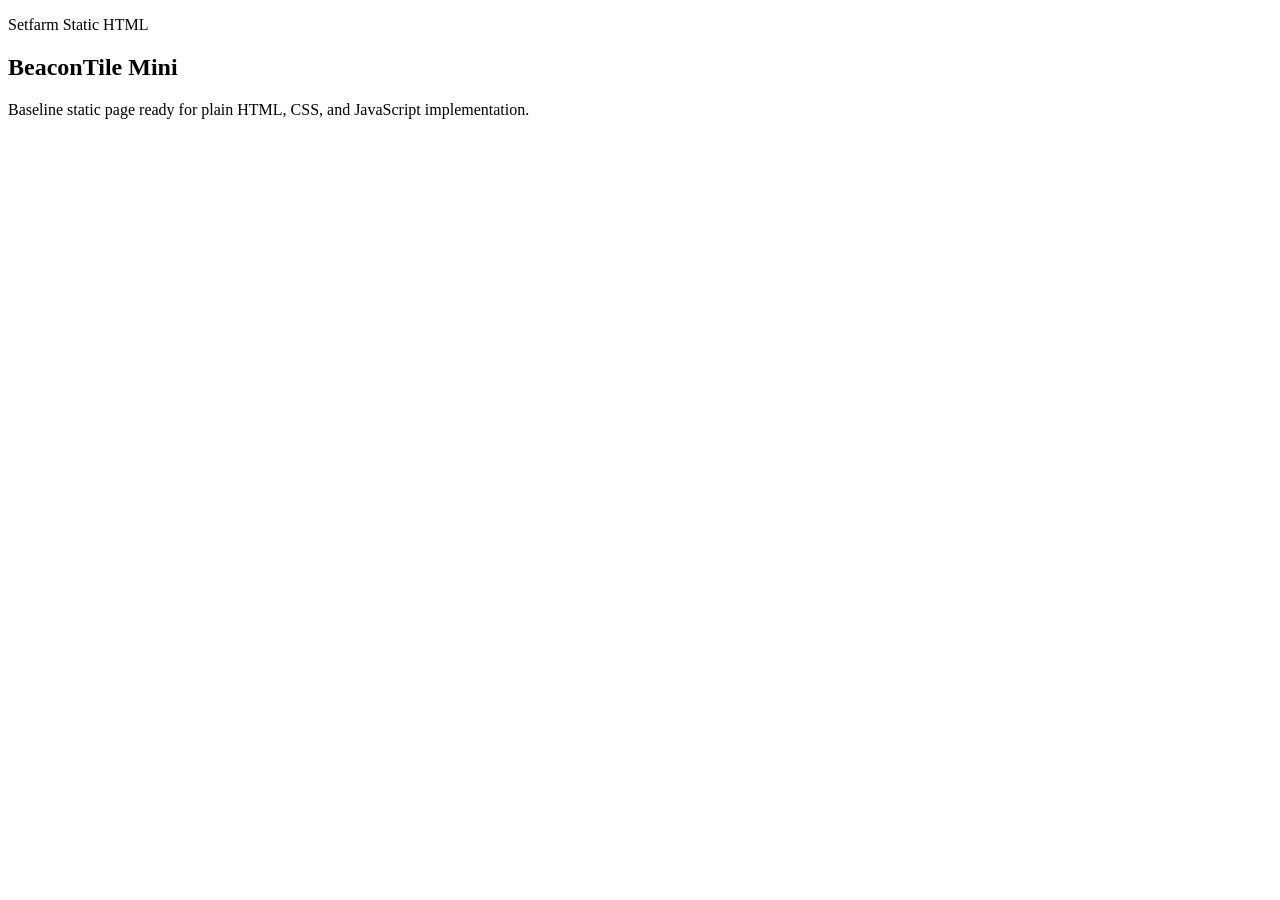
==== index.html @ 7e49585b "chore: scaffold static html app" ====
<!doctype html>
<html lang="en">
  <head>
    <meta charset="UTF-8" />
    <meta name="viewport" content="width=device-width, initial-scale=1.0" />
    <title>BeaconTile Mini</title>
    <link rel="stylesheet" href="assets/css/styles.css" />
  </head>
  <body>
    <main data-setfarm-root="baseline" data-testid="setfarm-app-root" class="app-shell">
      <section class="hero">
        <p class="eyebrow">Setfarm Static HTML</p>
        <h1>BeaconTile Mini</h1>
        <p class="summary">Baseline static page ready for plain HTML, CSS, and JavaScript implementation.</p>
      </section>
    </main>
    <script src="assets/js/app.js" defer></script>
    <script src="assets/js/test-bridge.js" defer></script>
  </body>
</html>
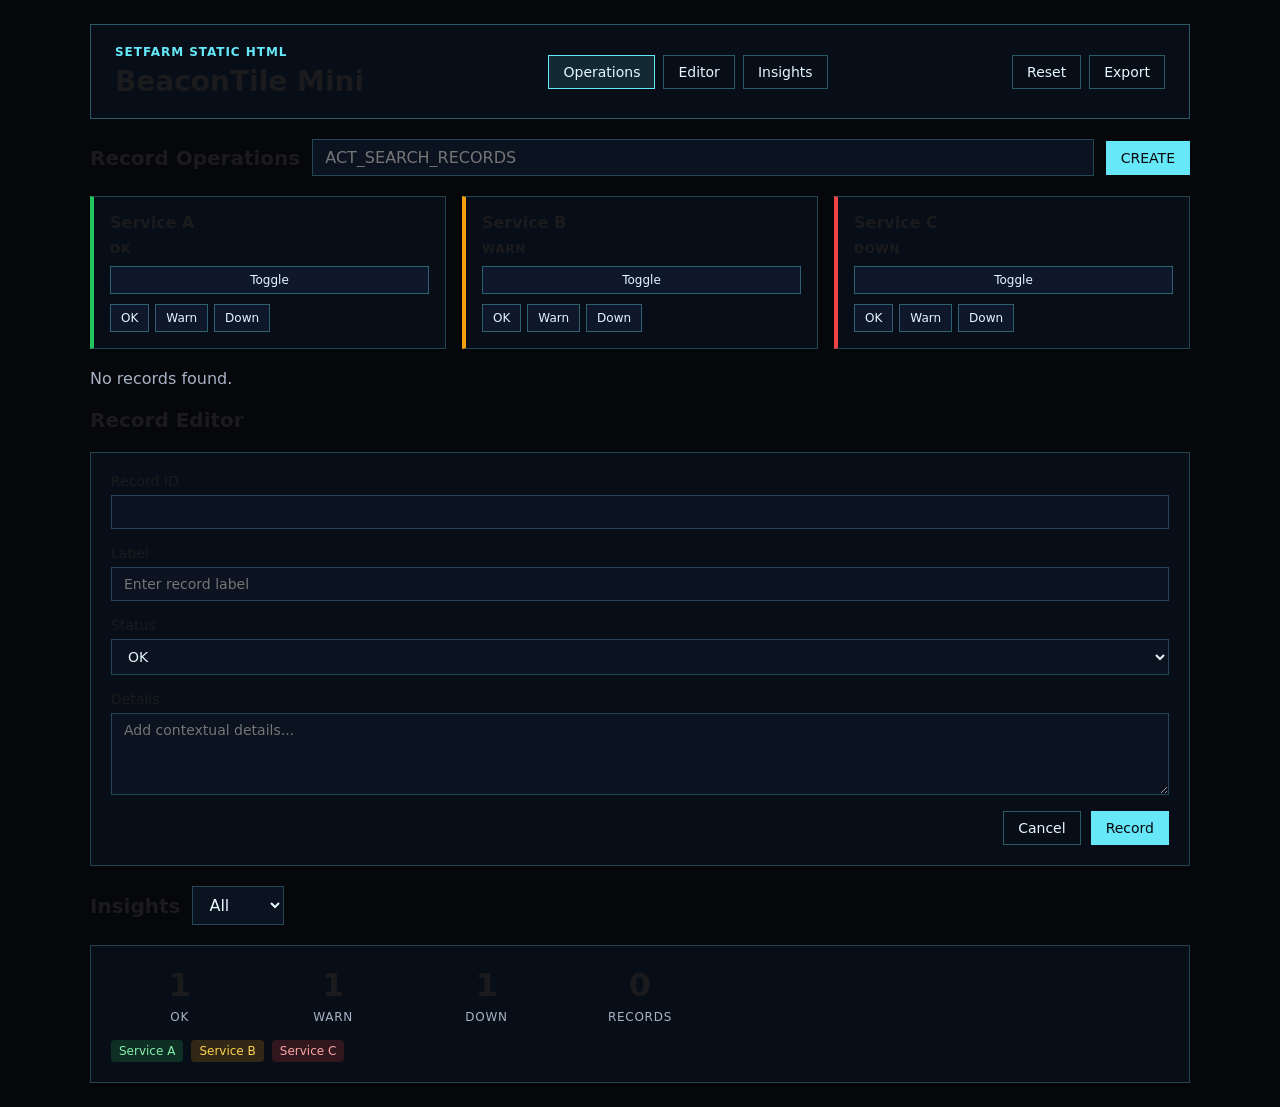
==== commit 6f5e228d: "feat: US-001 - BeaconTile Mini - app shell, state and persistence" ====
--- a/index.html
+++ b/index.html
@@ -8,13 +8,88 @@
   </head>
   <body>
     <main data-setfarm-root="baseline" data-testid="setfarm-app-root" class="app-shell">
-      <section class="hero">
-        <p class="eyebrow">Setfarm Static HTML</p>
-        <h1>BeaconTile Mini</h1>
-        <p class="summary">Baseline static page ready for plain HTML, CSS, and JavaScript implementation.</p>
+      <header class="app-header">
+        <div class="brand">
+          <span class="eyebrow">Setfarm Static HTML</span>
+          <h1>BeaconTile Mini</h1>
+        </div>
+        <nav class="app-nav" aria-label="Primary navigation">
+          <button type="button" class="nav-link" data-action-id="ACT_NAV_OPERATIONS">Operations</button>
+          <button type="button" class="nav-link" data-action-id="ACT_NAV_EDITOR">Editor</button>
+          <button type="button" class="nav-link" data-action-id="ACT_NAV_INSIGHTS">Insights</button>
+        </nav>
+        <div class="global-actions">
+          <button type="button" class="btn btn-secondary" data-action-id="ACT_RESET">Reset</button>
+          <button type="button" class="btn btn-secondary" data-action-id="ACT_EXPORT_SUMMARY">Export</button>
+        </div>
+      </header>
+
+      <section id="last-error" class="error-banner" hidden></section>
+
+      <section id="view-operations" class="view" hidden>
+        <div class="view-header">
+          <h2>Record Operations</h2>
+          <input
+            type="text"
+            class="search-input"
+            data-action-id="ACT_SEARCH_RECORDS"
+            placeholder="ACT_SEARCH_RECORDS"
+            aria-label="Search records"
+          />
+          <button type="button" class="btn btn-primary" data-action-id="ACT_CREATE_RECORD">CREATE</button>
+        </div>
+        <div id="tile-list" class="tile-list"></div>
+        <div id="record-list" class="record-list"></div>
+      </section>
+
+      <section id="view-editor" class="view" hidden>
+        <div class="view-header">
+          <h2>Record Editor</h2>
+        </div>
+        <form id="record-editor-form" class="editor-form">
+          <label>
+            Record ID
+            <input type="text" id="draft-id" required />
+          </label>
+          <label>
+            Label
+            <input type="text" id="draft-label" required placeholder="Enter record label" />
+          </label>
+          <label>
+            Status
+            <select id="draft-status">
+              <option value="ok">OK</option>
+              <option value="warn">Warn</option>
+              <option value="down">Down</option>
+            </select>
+          </label>
+          <label>
+            Details
+            <textarea id="draft-details" rows="4" placeholder="Add contextual details..."></textarea>
+          </label>
+          <div class="form-actions">
+            <button type="button" class="btn btn-secondary" data-action-id="ACT_CANCEL_EDIT">Cancel</button>
+            <button type="submit" class="btn btn-primary" data-action-id="ACT_SAVE_RECORD">Record</button>
+          </div>
+        </form>
+      </section>
+
+      <section id="view-insights" class="view" hidden>
+        <div class="view-header">
+          <h2>Insights</h2>
+          <select class="filter-select" data-action-id="ACT_FILTER_INSIGHTS" aria-label="Filter insights">
+            <option value="all">All</option>
+            <option value="ok">OK</option>
+            <option value="warn">Warn</option>
+            <option value="down">Down</option>
+          </select>
+        </div>
+        <div id="insights-metrics" class="insights-metrics"></div>
       </section>
     </main>
-    <script src="assets/js/app.js" defer></script>
+    <script src="assets/js/beacontile-mini.state.js"></script>
+    <script src="assets/js/beacontile-mini.storage.js"></script>
+    <script src="assets/js/app.js"></script>
     <script src="assets/js/test-bridge.js" defer></script>
   </body>
 </html>
--- a/assets/css/styles.css
+++ b/assets/css/styles.css
@@ -0,0 +1,344 @@
+@import "../../stitch/design-tokens.css";
+
+:root {
+  color-scheme: dark;
+  font-family: var(--font-family-base, ui-sans-serif, system-ui, -apple-system, BlinkMacSystemFont, "Segoe UI", sans-serif);
+  background: var(--color-background, #05070b);
+  color: var(--color-on-background, #e5f7ff);
+}
+
+* {
+  box-sizing: border-box;
+}
+
+body {
+  margin: 0;
+  min-width: 320px;
+  min-height: 100vh;
+  background: #05070b;
+}
+
+.app-shell {
+  min-height: 100vh;
+  display: flex;
+  flex-direction: column;
+  padding: 24px;
+  gap: 20px;
+}
+
+.app-header {
+  width: min(1100px, 100%);
+  margin: 0 auto;
+  display: flex;
+  flex-wrap: wrap;
+  align-items: center;
+  justify-content: space-between;
+  gap: 16px;
+  border: 1px solid rgba(103, 232, 249, 0.35);
+  background: rgba(9, 16, 26, 0.82);
+  padding: 20px 24px;
+}
+
+.brand {
+  display: flex;
+  flex-direction: column;
+  gap: 6px;
+}
+
+.eyebrow {
+  margin: 0;
+  color: #67e8f9;
+  font-size: 12px;
+  font-weight: 800;
+  letter-spacing: 0.08em;
+  text-transform: uppercase;
+}
+
+h1 {
+  margin: 0;
+  font-size: 28px;
+}
+
+h2 {
+  margin: 0;
+  font-size: 20px;
+}
+
+.app-nav {
+  display: flex;
+  gap: 8px;
+}
+
+.nav-link {
+  background: transparent;
+  border: 1px solid rgba(103, 232, 249, 0.35);
+  color: #e5f7ff;
+  padding: 8px 14px;
+  cursor: pointer;
+  font: inherit;
+  font-size: 14px;
+}
+
+.nav-link:hover,
+.nav-link.active {
+  background: rgba(103, 232, 249, 0.12);
+  border-color: #67e8f9;
+}
+
+.global-actions {
+  display: flex;
+  gap: 8px;
+}
+
+.btn {
+  background: #0f172a;
+  border: 1px solid rgba(103, 232, 249, 0.35);
+  color: #e5f7ff;
+  padding: 8px 14px;
+  cursor: pointer;
+  font: inherit;
+  font-size: 14px;
+}
+
+.btn-primary {
+  background: #67e8f9;
+  color: #05070b;
+  border-color: #67e8f9;
+}
+
+.btn-secondary {
+  background: transparent;
+}
+
+.error-banner {
+  width: min(1100px, 100%);
+  margin: 0 auto;
+  padding: 12px 16px;
+  background: rgba(239, 68, 68, 0.18);
+  border: 1px solid rgba(239, 68, 68, 0.45);
+  color: #fca5a5;
+}
+
+.view {
+  width: min(1100px, 100%);
+  margin: 0 auto;
+  display: flex;
+  flex-direction: column;
+  gap: 20px;
+}
+
+.view-header {
+  display: flex;
+  flex-wrap: wrap;
+  align-items: center;
+  gap: 12px;
+}
+
+.search-input,
+.filter-select,
+input,
+textarea,
+select {
+  background: #0b1220;
+  border: 1px solid rgba(103, 232, 249, 0.25);
+  color: #e5f7ff;
+  padding: 8px 12px;
+  font: inherit;
+}
+
+.search-input {
+  flex: 1 1 240px;
+}
+
+.tile-list {
+  display: grid;
+  grid-template-columns: repeat(auto-fit, minmax(220px, 1fr));
+  gap: 16px;
+}
+
+.tile {
+  border: 1px solid rgba(103, 232, 249, 0.25);
+  background: rgba(9, 16, 26, 0.82);
+  padding: 16px;
+  display: flex;
+  flex-direction: column;
+  gap: 10px;
+}
+
+.tile-ok {
+  border-left: 4px solid #22c55e;
+}
+
+.tile-warn {
+  border-left: 4px solid #f59e0b;
+}
+
+.tile-down {
+  border-left: 4px solid #ef4444;
+}
+
+.tile h3 {
+  margin: 0;
+  font-size: 16px;
+}
+
+.tile-status {
+  font-size: 12px;
+  font-weight: 700;
+  letter-spacing: 0.06em;
+}
+
+.tile-toggle,
+.tile-actions button {
+  background: #0f172a;
+  border: 1px solid rgba(103, 232, 249, 0.35);
+  color: #e5f7ff;
+  padding: 6px 10px;
+  cursor: pointer;
+  font: inherit;
+  font-size: 12px;
+}
+
+.tile-actions {
+  display: flex;
+  gap: 6px;
+}
+
+.record-list {
+  display: flex;
+  flex-direction: column;
+  gap: 10px;
+}
+
+.record-card {
+  border: 1px solid rgba(103, 232, 249, 0.2);
+  background: rgba(9, 16, 26, 0.6);
+  padding: 12px 16px;
+  display: flex;
+  align-items: center;
+  justify-content: space-between;
+  gap: 12px;
+}
+
+.record-title {
+  display: flex;
+  align-items: center;
+  gap: 8px;
+}
+
+.record-actions {
+  display: flex;
+  gap: 8px;
+}
+
+.record-actions button {
+  background: #0f172a;
+  border: 1px solid rgba(103, 232, 249, 0.35);
+  color: #e5f7ff;
+  padding: 6px 10px;
+  cursor: pointer;
+  font: inherit;
+  font-size: 12px;
+}
+
+.empty {
+  color: #a8b3c7;
+  margin: 0;
+}
+
+.editor-form {
+  border: 1px solid rgba(103, 232, 249, 0.25);
+  background: rgba(9, 16, 26, 0.82);
+  padding: 20px;
+  display: flex;
+  flex-direction: column;
+  gap: 16px;
+}
+
+.editor-form label {
+  display: flex;
+  flex-direction: column;
+  gap: 6px;
+  font-size: 14px;
+}
+
+.editor-form input,
+.editor-form textarea,
+.editor-form select {
+  width: 100%;
+}
+
+.form-actions {
+  display: flex;
+  justify-content: flex-end;
+  gap: 10px;
+}
+
+.insights-metrics {
+  border: 1px solid rgba(103, 232, 249, 0.25);
+  background: rgba(9, 16, 26, 0.82);
+  padding: 20px;
+  display: grid;
+  grid-template-columns: repeat(auto-fit, minmax(120px, 1fr));
+  gap: 16px;
+}
+
+.metric {
+  display: flex;
+  flex-direction: column;
+  align-items: center;
+  gap: 6px;
+}
+
+.metric-value {
+  font-size: 32px;
+  font-weight: 700;
+}
+
+.metric-label {
+  font-size: 12px;
+  text-transform: uppercase;
+  letter-spacing: 0.06em;
+  color: #a8b3c7;
+}
+
+.tile-summary {
+  grid-column: 1 / -1;
+  display: flex;
+  flex-wrap: wrap;
+  gap: 8px;
+}
+
+.badge {
+  display: inline-block;
+  padding: 4px 8px;
+  font-size: 12px;
+  border-radius: 4px;
+}
+
+.badge-ok {
+  background: rgba(34, 197, 94, 0.18);
+  color: #86efac;
+}
+
+.badge-warn {
+  background: rgba(245, 158, 11, 0.18);
+  color: #fcd34d;
+}
+
+.badge-down {
+  background: rgba(239, 68, 68, 0.18);
+  color: #fca5a5;
+}
+
+.hero {
+  width: min(720px, 100%);
+  border: 1px solid rgba(103, 232, 249, 0.35);
+  background: rgba(9, 16, 26, 0.82);
+  padding: 28px;
+}
+
+.summary {
+  margin: 14px 0 0;
+  color: #a8b3c7;
+}
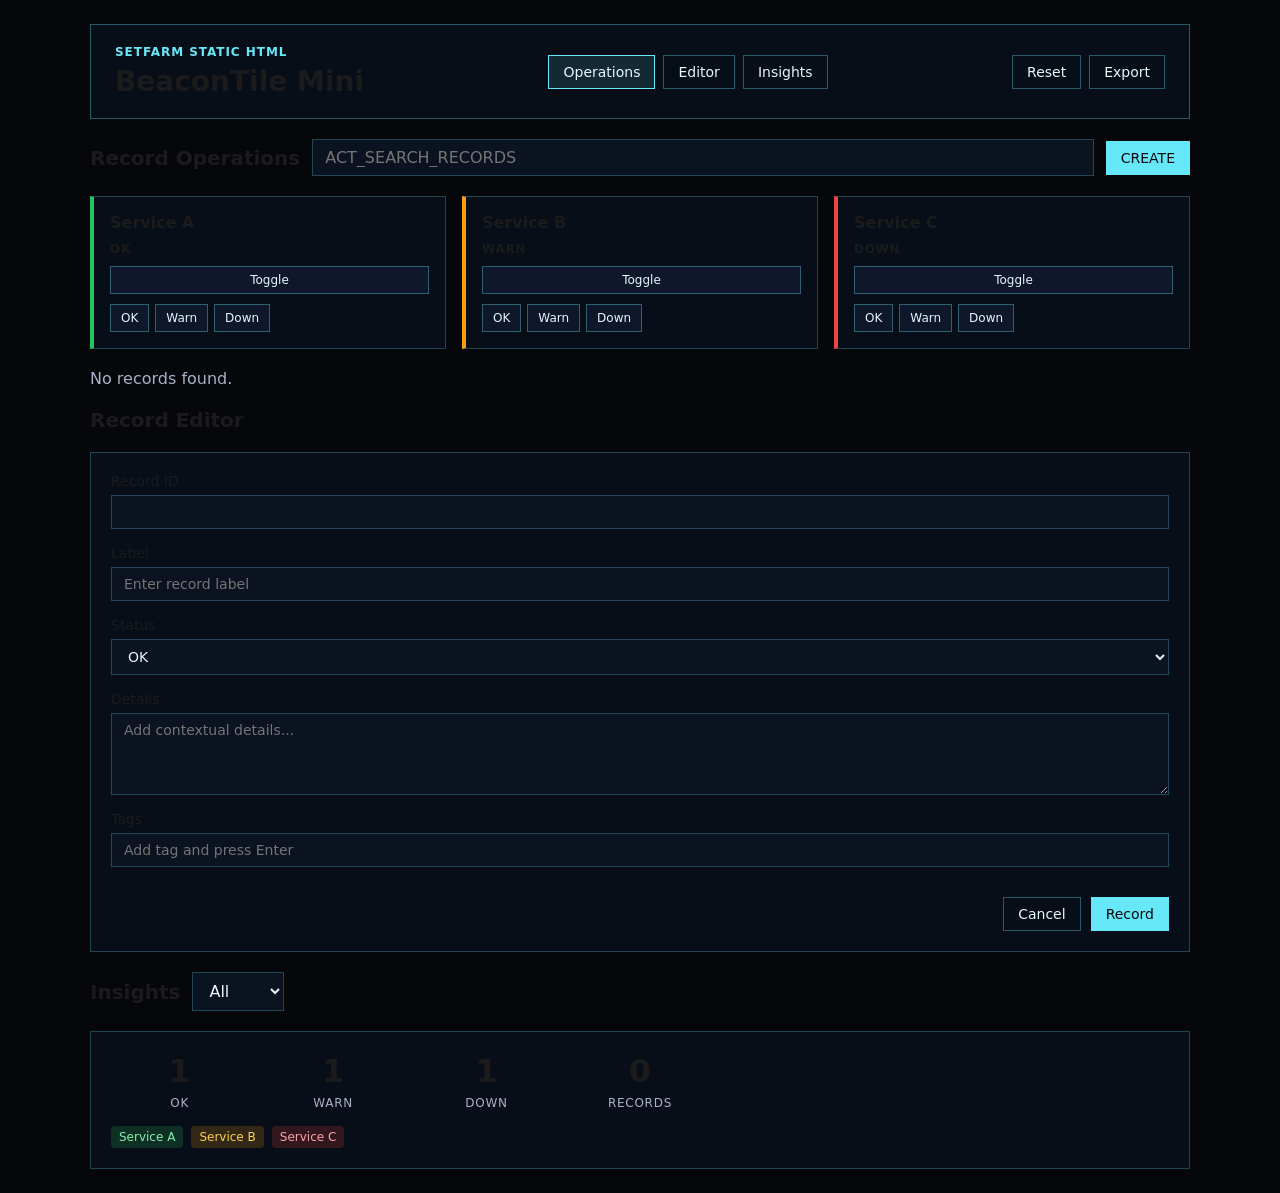
==== commit 39580e6c: "feat: US-001 - BeaconTile Mini - app shell, state and persistence" ====
--- a/index.html
+++ b/index.html
@@ -67,6 +67,11 @@
             Details
             <textarea id="draft-details" rows="4" placeholder="Add contextual details..."></textarea>
           </label>
+          <label>
+            Tags
+            <input type="text" id="draft-tags" placeholder="Add tag and press Enter" />
+            <div id="tag-list" class="tag-list"></div>
+          </label>
           <div class="form-actions">
             <button type="button" class="btn btn-secondary" data-action-id="ACT_CANCEL_EDIT">Cancel</button>
             <button type="submit" class="btn btn-primary" data-action-id="ACT_SAVE_RECORD">Record</button>
@@ -87,9 +92,9 @@
         <div id="insights-metrics" class="insights-metrics"></div>
       </section>
     </main>
-    <script src="assets/js/beacontile-mini.state.js"></script>
-    <script src="assets/js/beacontile-mini.storage.js"></script>
-    <script src="assets/js/app.js"></script>
+    <script src="assets/js/beacontile-mini.state.js" defer></script>
+    <script src="assets/js/beacontile-mini.storage.js" defer></script>
+    <script src="assets/js/app.js" defer></script>
     <script src="assets/js/test-bridge.js" defer></script>
   </body>
 </html>
--- a/assets/css/styles.css
+++ b/assets/css/styles.css
@@ -331,6 +331,36 @@
   color: #fca5a5;
 }
 
+.tag-list {
+  display: flex;
+  flex-wrap: wrap;
+  gap: 8px;
+  margin-top: 8px;
+}
+
+.tag-chip {
+  display: inline-flex;
+  align-items: center;
+  gap: 4px;
+  background: rgba(103, 232, 249, 0.12);
+  border: 1px solid rgba(103, 232, 249, 0.35);
+  color: #e5f7ff;
+  padding: 4px 8px;
+  font-size: 12px;
+  border-radius: 4px;
+}
+
+.tag-chip button {
+  background: transparent;
+  border: none;
+  color: inherit;
+  cursor: pointer;
+  font: inherit;
+  font-size: 14px;
+  line-height: 1;
+  padding: 0 2px;
+}
+
 .hero {
   width: min(720px, 100%);
   border: 1px solid rgba(103, 232, 249, 0.35);
